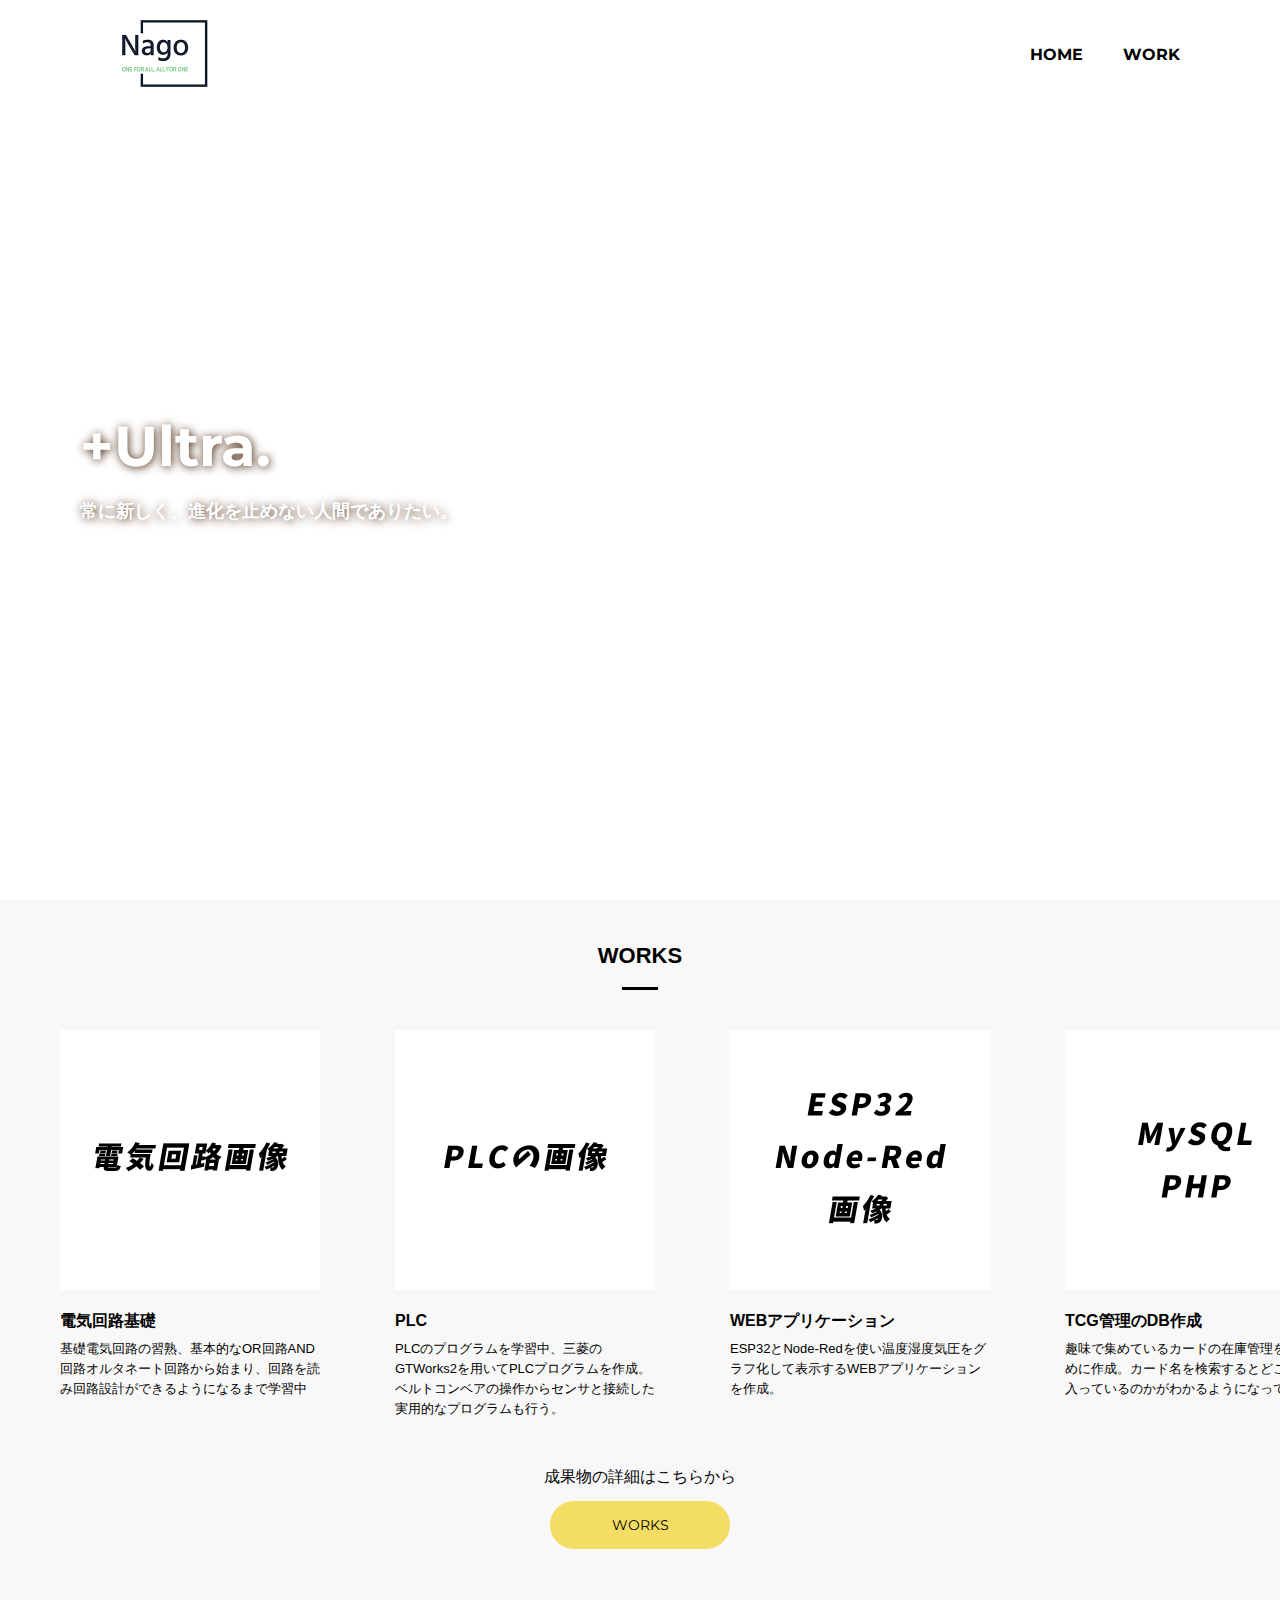
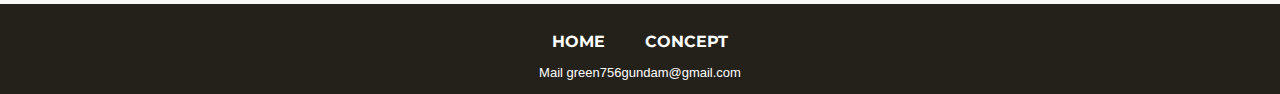
==== MyPortfolio/index.html @ 3e8559b9 "Add files via upload" ====
<!DOCTYPE html>
<html>

<head>
  <meta charset="UTF-8">
  <title>Takasawa Nagomu</title>
  <meta name="viewport" content="width=device-width">
  <script src="./js/toggle-menu.js"></script>
  <link href="./css/common.css" rel="stylesheet">
  <link href="./css/index.css" rel="stylesheet">
  <link rel="preconnect" href="https://fonts.googleapis.com">
  <link rel="preconnect" href="https://fonts.gstatic.com" crossorigin>
  <link href="https://fonts.googleapis.com/css2?family=Montserrat:wght@700&display=swap" rel="stylesheet">
</head>

<body>

  <!-- headerここから -->
  <header class="header">
    <div class="header-inner">
      <a class="header-logo" href="./index.html">
        <img src="./images/common/logo.png" alt="KISSA">
      </a>
      <button class="toggle-menu-button"></button>
      <div class="header-site-menu">
        <nav class="site-menu">
          <ul>
            <li><a href="./index.html">HOME</a></li>
            <li><a href="./concept.html">WORK</a></li>
          </ul>
        </nav>
      </div>
    </div>
  </header>
  <!-- headerここまで -->

  <!-- mainここから -->
  <main class="main">
    <div class="first-view">
      <div class="first-view-text">
        <h1>+Ultra.</h1>
        <p>常に新しく、進化を止めない人間でありたい。</p>
      </div>
    </div>
    <div class="recommended">
      <h2>WORKS</h2>
      <ul class="item-list">
        <li>
          <img src="./images/index/電気回路.png" alt="電気回路画像">
          <dl>
            <dt>電気回路基礎</dt>
            <dd>基礎電気回路の習熟、基本的なOR回路AND回路オルタネート回路から始まり、回路を読み回路設計ができるようになるまで学習中</dd>
          </dl>
        </li>
        <li>
          <img src="./images/index/PLC.png" alt="PLC回路">
          <dl>
            <dt>PLC</dt>
            <dd>PLCのプログラムを学習中、三菱のGTWorks2を用いてPLCプログラムを作成。ベルトコンベアの操作からセンサと接続した実用的なプログラムも行う。</dd>
          </dl>
        </li>
        <li>
          <img src="./images/index/ESP32.png" alt="ESP32">
          <dl>
            <dt>WEBアプリケーション</dt>
            <dd>ESP32とNode-Redを使い温度湿度気圧をグラフ化して表示するWEBアプリケーションを作成。</dd>
          </dl>
        </li>
        <li>
          <img src="./images/index/MySQL.png" alt="DB画像">
          <dl>
            <dt>TCG管理のDB作成</dt>
            <dd>趣味で集めているカードの在庫管理をするために作成。カード名を検索するとどこに何枚入っているのかがわかるようになっている</dd>
          </dl>
        </li>
        <li>
          <img src="./images/index/M5Stack.png" alt="M5Stack">
          <dl>
            <dt>M5Stack Core2 を用いた組み込み開発</dt>
            <dd>現在はNQTサーバーと接続したデジタル時計のプログラムを作成中</dd>
          </dl>
        </li>
      </ul>
      <div class="link-button-area">
        <p>成果物の詳細はこちらから</p><br>
        <a class="link-button" href="./concept.html">WORKS</a>
      </div>
    </div>
  </main>
  <!-- mainここまで -->

  <!-- footerここから -->
  <footer class="footer">
    <nav class="site-menu">
      <ul>
        <li><a href="./index.html">HOME</a></li>
        <li><a href="./concept.html">CONCEPT</a></li>
        
        
        
      </ul>
    </nav>
    <!-- <a class="footer-logo" href="./index.html"> -->
    <!-- <img src="./images/common/logo-footer.png" alt="KISSA"> -->
    <!-- </a> -->
    <!-- <p class="footer-tel">TEL 01-2345-6789</p> -->
    <p class="footer-time">Mail green756gundam@gmail.com</p>
    <!-- <p class="copyright"><small>&copy;Kissa</small></p> -->
  </footer>
  <!-- footerここまで -->

</body>

</html>
---- MyPortfolio/css/common.css ----
@charset "utf-8";

*,
::before,
::after {
  padding: 0;
  margin: 0;
  box-sizing: border-box;
}

ul,
ol {
  list-style: none;
}

a {
  color: inherit;
  text-decoration: none;
}

body {
  font-family: sans-serif;
  font-size: 16px;
  color: #000000;
  line-height: 1;
  background-color: #ffffff;
}

img {
  max-width: 100%;
}

.header-inner {
  max-width: 1200px;
  height: 110px;
  margin-left: auto;
  margin-right: auto;
  padding-left: 40px;
  padding-right: 40px;
  display: flex;
  justify-content: space-between;
  align-items: center;
}

.toggle-menu-button {
  display: none;
}

.header-logo {
  display: block;
  width: 170px;
}

.site-menu ul {
  display: flex;
}

.site-menu ul li {
  margin-left: 20px;
  margin-right: 20px;
}

.site-menu ul li a {
  font-family: 'Montserrat', sans-serif;
  font-weight: bold;
}

.footer {
  color: #ffffff;
  background-color: #24211b;
  padding-top: 30px;
  padding-bottom: 15px;
  display: flex;
  flex-direction: column;
  align-items: center;
}

.footer-logo {
  display: block;
  width: 235px;
  margin-top: 90px;
}

.footer-tel {
  font-size: 26px;
  font-weight: bold;
  margin-top: 28px;
}

.footer-time {
  font-size: 13px;
  margin-top: 16px;
}

.copyright {
  font-size: 14px;
  font-weight: bold;
  margin-top: 90px;
}

@media (max-width: 800px) {
  .site-menu ul {
    display: block;
    text-align: center;
  }

  .site-menu li {
    margin-top: 20px;
  }

  .header {
    position: fixed;
    top: 0;
    left: 0;
    right: 0;
    background-color: #ffffff;
    height: 50px;
    z-index: 10;
    box-shadow: 0 3px 6px rgba(0, 0, 0, 0.1);
  }

  .header-inner {
    padding-left: 20px;
    padding-right: 20px;
    height: 100%;
    position: relative;
  }

  .header-logo {
    width: 100px;
  }

  .header-site-menu {
    position: absolute;
    top: 100%;
    left: 0;
    right: 0;
    color: #ffffff;
    background-color: #736E62;
    padding-top: 30px;
    padding-bottom: 50px;
    display: none;
  }

  .header-site-menu.is-show {
    display: block;
  }

  .toggle-menu-button {
    display: block;
    width: 44px;
    height: 34px;
    background-image: url(../images/common/icon-menu.png);
    background-size: 50%;
    background-position: center;
    background-repeat: no-repeat;
    background-color: transparent;
    border: none;
    border-radius: 0;
    outline: none;
  }

  .main {
    padding-top: 50px;
  }

  .footer-logo {
    margin-top: 60px;
  }

  .footer-tel {
    font-size: 20px;
  }

  .copyright {
    margin-top: 50px;
  }
}
---- MyPortfolio/css/index.css ----
@charset "utf-8";

.first-view {
  height: calc(100vh - 110px);
  background-image: url(../images/index/header-main.png);
  background-repeat: no-repeat;
  background-position: center center;
  background-size: cover;
  display: flex;
  align-items: center;
}

.first-view-text {
  width: 100%;
  max-width: 1200px;
  margin-left: auto;
  margin-right: auto;
  padding-left: 40px;
  padding-bottom: 80px;
  color: #ffffff;
  font-weight: bold;
  text-shadow: 1px 1px 10px #4b2c14;
}

.first-view-text h1 {
  font-family: 'Montserrat', sans-serif;
  font-size: 56px;
  line-height: 72px;
}

.first-view-text p {
  font-size: 18px;
  margin-top: 20px;
}

.lead {
  max-width: 1200px;
  margin: 60px auto;
}

.lead p {
  line-height: 2;
  text-align: center;
}

.link-button-area {
  text-align: center;
  margin-top: 40px;
}

.link-button {
  background-color: #f4dd64;
  display: inline-block;
  min-width: 180px;
  line-height: 48px;
  border-radius: 24px;
  font-family: 'Montserrat', sans-serif;
  font-size: 14px;
}

.link-button:hover {
  background-color: #d8b500;
}

.recommended {
  background-color: #f8f8f8;
  padding-top: 45px;
  padding-bottom: 55px;
}

.recommended h2 {
  font-size: 22px;
  font-weight: bold;
  text-align: center;
}

.recommended h2::after {
  content: '';
  display: block;
  width: 36px;
  height: 3px;
  background-color: #000000;
  margin-top: 20px;
  margin-left: auto;
  margin-right: auto;
}

.item-list {
  display: flex;
  padding-top: 40px;
  padding-bottom: 10px;
  padding-left: 60px;
  padding-right: 60px;
  overflow: scroll;
}

.item-list li {
  flex-shrink: 0;
  width: 260px;
  margin-left: 75px;
}

.item-list li:first-child {
  margin-left: 0;
}

.item-list dl {
  margin-top: 20px;
}

.item-list dt {
  font-weight: bold;
}

.item-list dd {
  font-size: 13px;
  line-height: 20px;
  margin-top: 10px;
}

.item-list .price {
  font-weight: bold;
  margin-top: 15px;
}

@media (max-width: 800px) {
  .first-view {
    height: calc(100vh - 50px);
    background-image: url(../images/index/logomin.png);
    align-items: flex-start;
  }

  .first-view-text {
    padding-top: 60px;
    padding-left: 20px;
  }

  .first-view-text h1 {
    font-size: 36px;
    line-height: 48px;
  }

  .first-view-text p {
    font-size: 14px;
    margin-top: 15px;
  }

  .lead {
    padding-left: 20px;
    padding-right: 20px;
  }

  .lead p {
    text-align: left;
  }

  .item-list {
    padding-left: 20px;
    padding-right: 20px;
  }

  .item-list li {
    width: 220px;
    margin-left: 30px;
  }
}
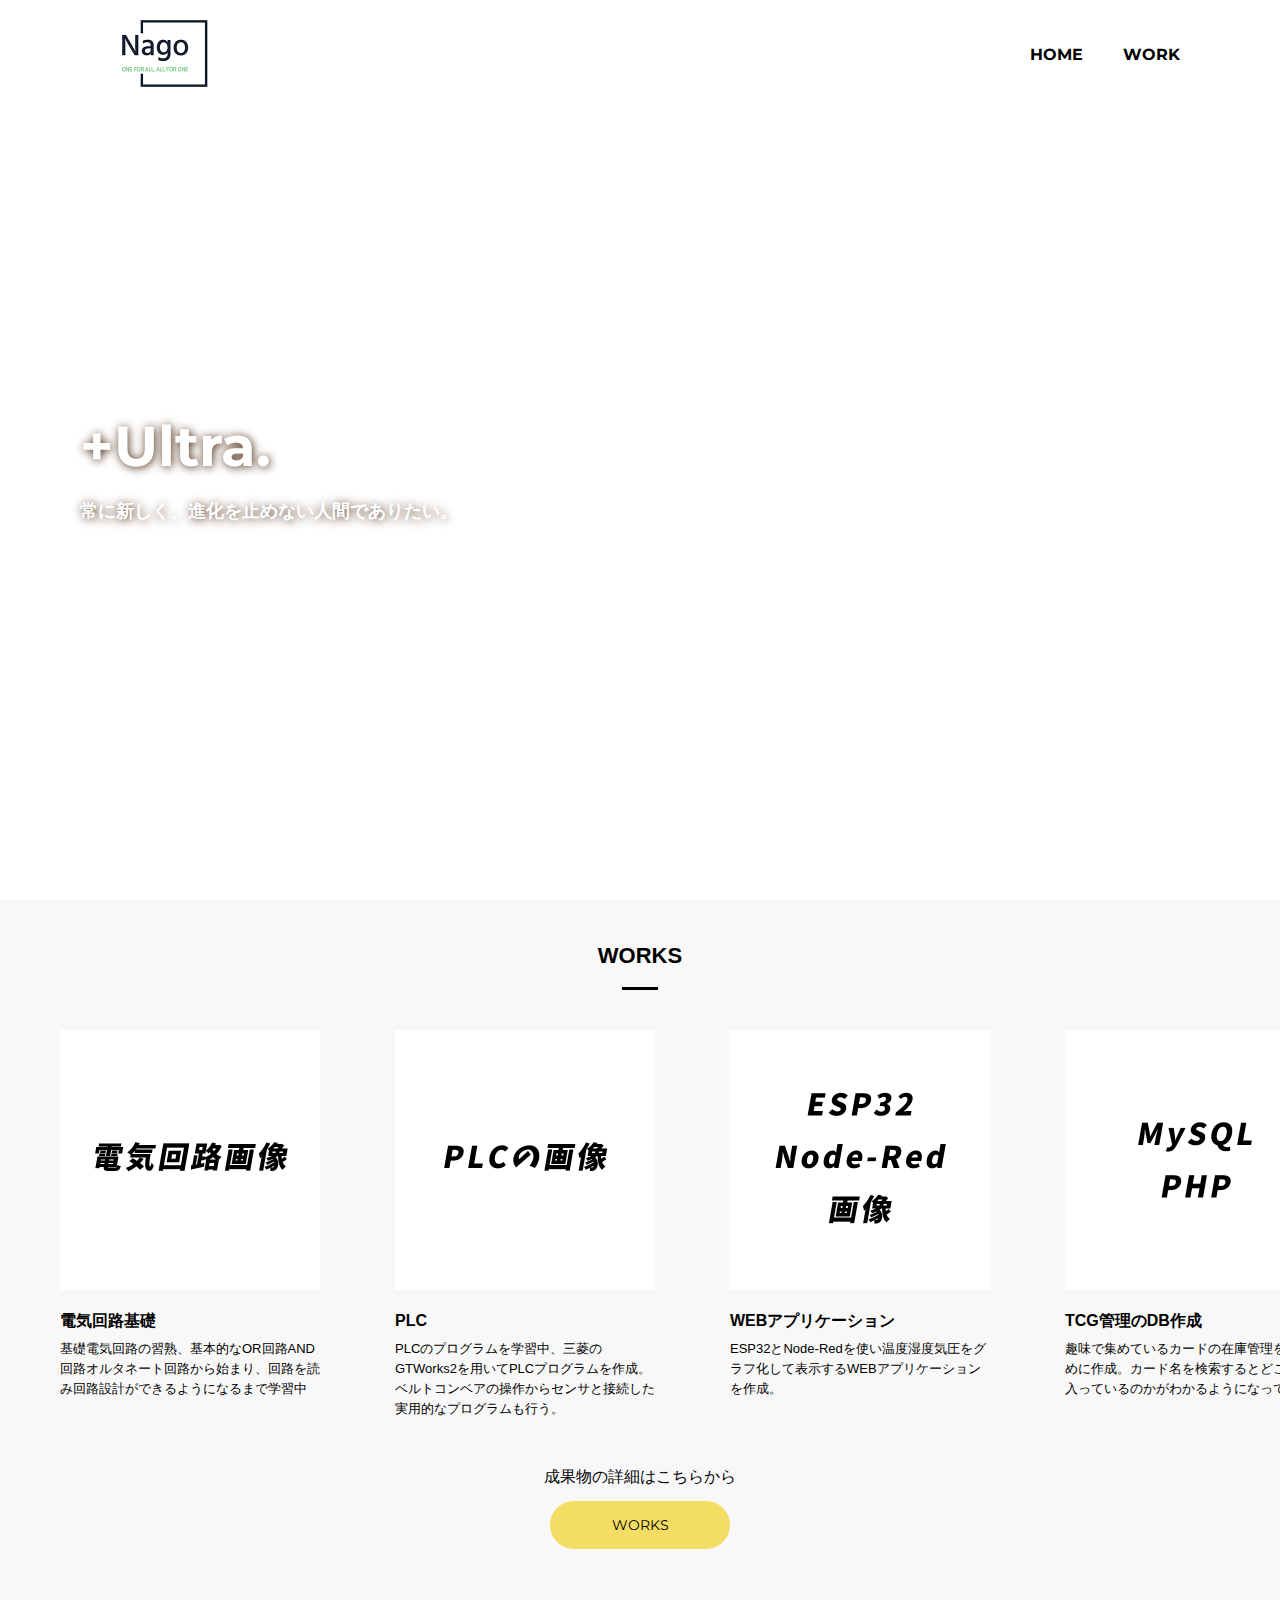
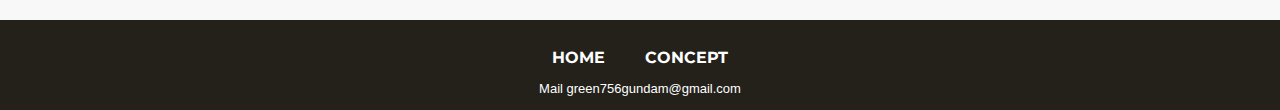
==== commit 7380156c: "M5Stack追記" ====
--- a/MyPortfolio/index.html
+++ b/MyPortfolio/index.html
@@ -84,6 +84,7 @@
       <div class="link-button-area">
         <p>成果物の詳細はこちらから</p><br>
         <a class="link-button" href="./concept.html">WORKS</a>
+        <br><br>
       </div>
     </div>
   </main>
@@ -95,17 +96,9 @@
       <ul>
         <li><a href="./index.html">HOME</a></li>
         <li><a href="./concept.html">CONCEPT</a></li>
-        
-        
-        
       </ul>
     </nav>
-    <!-- <a class="footer-logo" href="./index.html"> -->
-    <!-- <img src="./images/common/logo-footer.png" alt="KISSA"> -->
-    <!-- </a> -->
-    <!-- <p class="footer-tel">TEL 01-2345-6789</p> -->
     <p class="footer-time">Mail green756gundam@gmail.com</p>
-    <!-- <p class="copyright"><small>&copy;Kissa</small></p> -->
   </footer>
   <!-- footerここまで -->
 
--- a/MyPortfolio/css/index.css
+++ b/MyPortfolio/css/index.css
@@ -118,11 +118,6 @@
   margin-top: 10px;
 }
 
-.item-list .price {
-  font-weight: bold;
-  margin-top: 15px;
-}
-
 @media (max-width: 800px) {
   .first-view {
     height: calc(100vh - 50px);
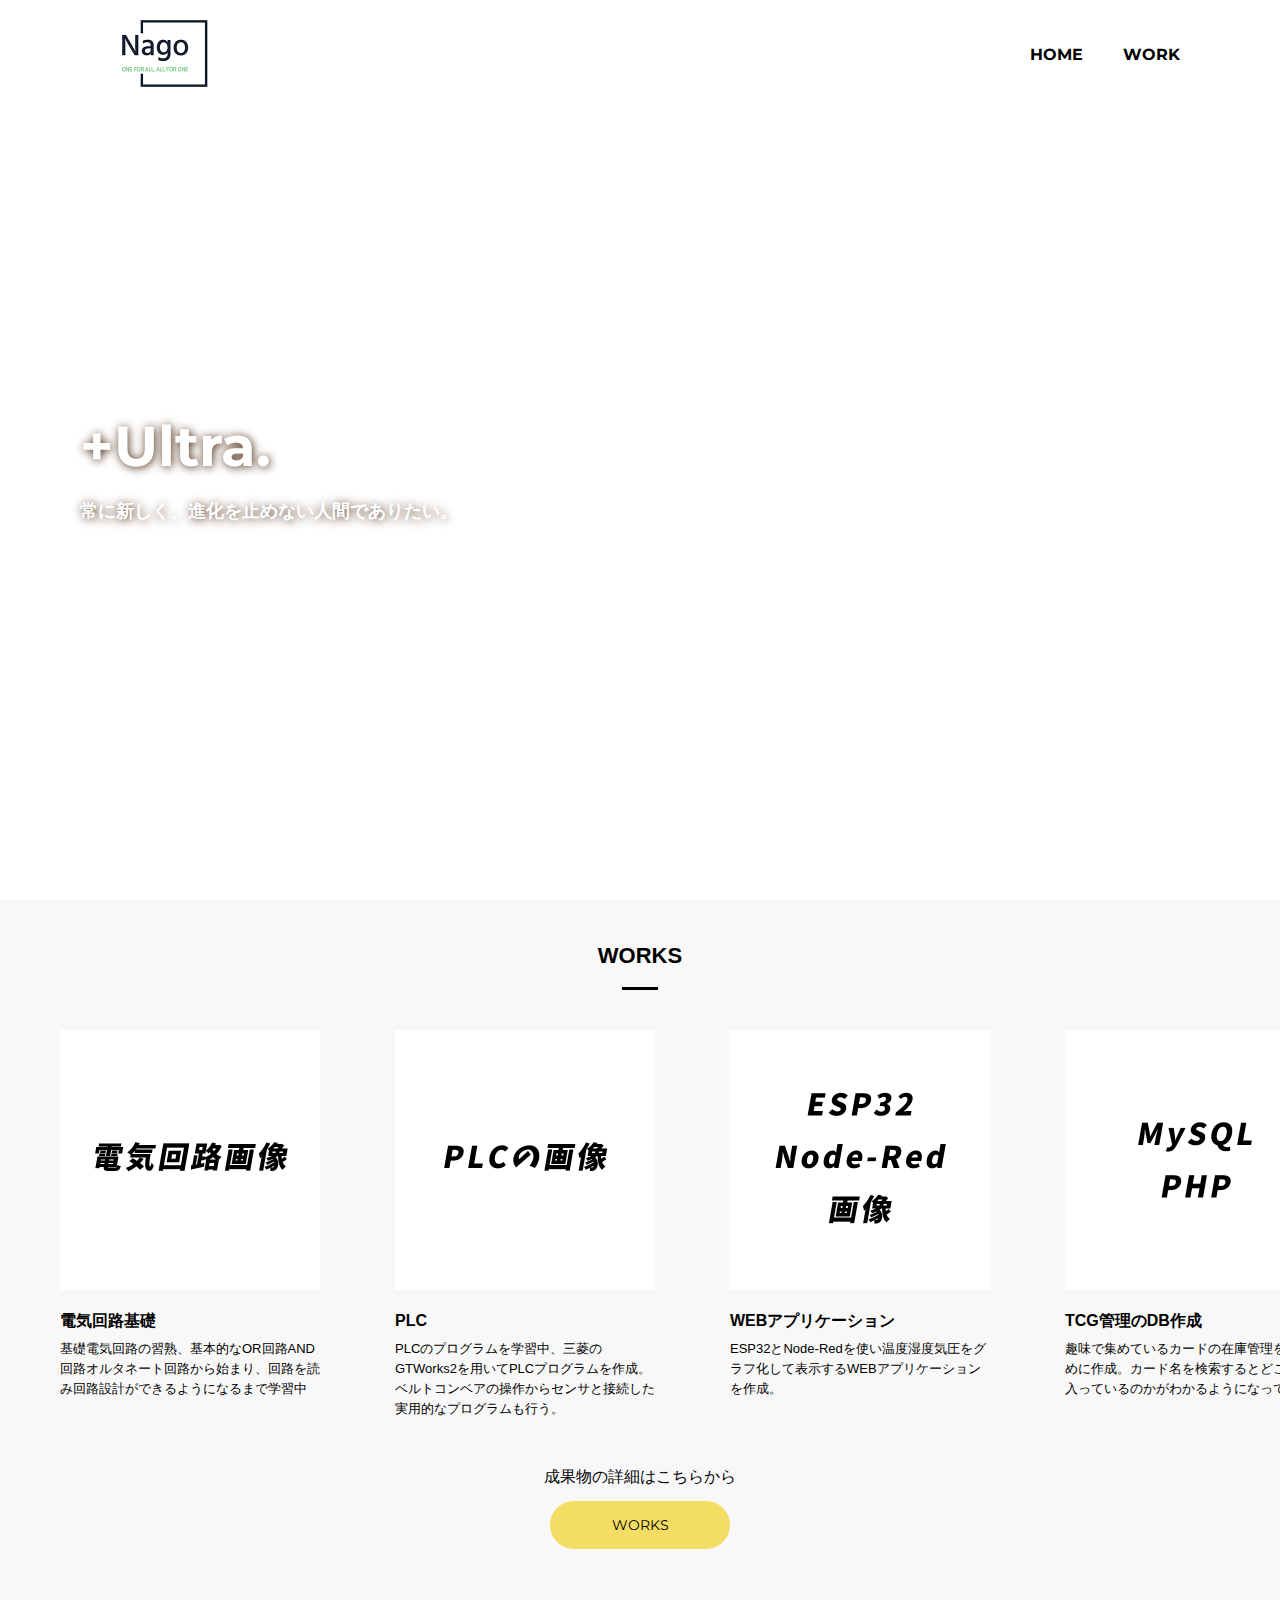
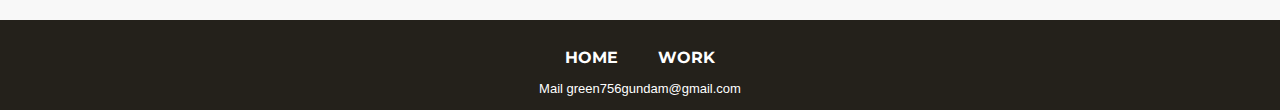
==== commit fdce2166: "フッタ部の文字修正" ====
--- a/MyPortfolio/index.html
+++ b/MyPortfolio/index.html
@@ -95,7 +95,7 @@
     <nav class="site-menu">
       <ul>
         <li><a href="./index.html">HOME</a></li>
-        <li><a href="./concept.html">CONCEPT</a></li>
+        <li><a href="./concept.html">WORK</a></li>
       </ul>
     </nav>
     <p class="footer-time">Mail green756gundam@gmail.com</p>
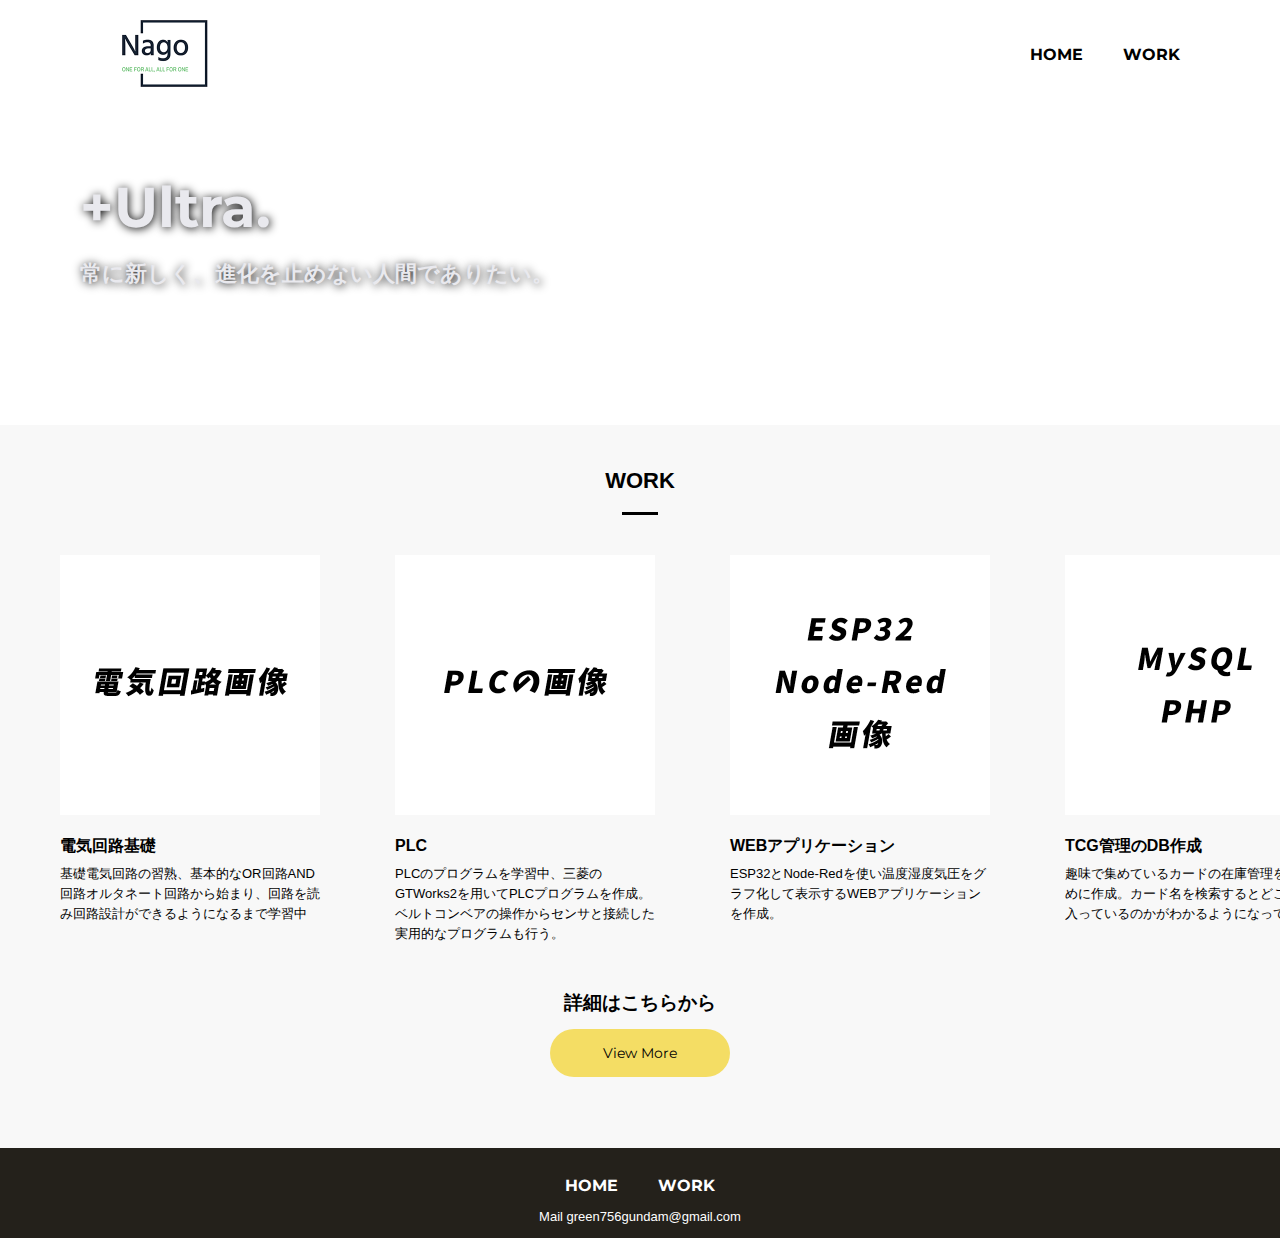
==== commit 9ffc5c3f: "Add files via upload" ====
--- a/MyPortfolio/index.html
+++ b/MyPortfolio/index.html
@@ -1,107 +1,108 @@
-<!DOCTYPE html>
-<html>
-
-<head>
-  <meta charset="UTF-8">
-  <title>Takasawa Nagomu</title>
-  <meta name="viewport" content="width=device-width">
-  <script src="./js/toggle-menu.js"></script>
-  <link href="./css/common.css" rel="stylesheet">
-  <link href="./css/index.css" rel="stylesheet">
-  <link rel="preconnect" href="https://fonts.googleapis.com">
-  <link rel="preconnect" href="https://fonts.gstatic.com" crossorigin>
-  <link href="https://fonts.googleapis.com/css2?family=Montserrat:wght@700&display=swap" rel="stylesheet">
-</head>
-
-<body>
-
-  <!-- headerここから -->
-  <header class="header">
-    <div class="header-inner">
-      <a class="header-logo" href="./index.html">
-        <img src="./images/common/logo.png" alt="KISSA">
-      </a>
-      <button class="toggle-menu-button"></button>
-      <div class="header-site-menu">
-        <nav class="site-menu">
-          <ul>
-            <li><a href="./index.html">HOME</a></li>
-            <li><a href="./concept.html">WORK</a></li>
-          </ul>
-        </nav>
-      </div>
-    </div>
-  </header>
-  <!-- headerここまで -->
-
-  <!-- mainここから -->
-  <main class="main">
-    <div class="first-view">
-      <div class="first-view-text">
-        <h1>+Ultra.</h1>
-        <p>常に新しく、進化を止めない人間でありたい。</p>
-      </div>
-    </div>
-    <div class="recommended">
-      <h2>WORKS</h2>
-      <ul class="item-list">
-        <li>
-          <img src="./images/index/電気回路.png" alt="電気回路画像">
-          <dl>
-            <dt>電気回路基礎</dt>
-            <dd>基礎電気回路の習熟、基本的なOR回路AND回路オルタネート回路から始まり、回路を読み回路設計ができるようになるまで学習中</dd>
-          </dl>
-        </li>
-        <li>
-          <img src="./images/index/PLC.png" alt="PLC回路">
-          <dl>
-            <dt>PLC</dt>
-            <dd>PLCのプログラムを学習中、三菱のGTWorks2を用いてPLCプログラムを作成。ベルトコンベアの操作からセンサと接続した実用的なプログラムも行う。</dd>
-          </dl>
-        </li>
-        <li>
-          <img src="./images/index/ESP32.png" alt="ESP32">
-          <dl>
-            <dt>WEBアプリケーション</dt>
-            <dd>ESP32とNode-Redを使い温度湿度気圧をグラフ化して表示するWEBアプリケーションを作成。</dd>
-          </dl>
-        </li>
-        <li>
-          <img src="./images/index/MySQL.png" alt="DB画像">
-          <dl>
-            <dt>TCG管理のDB作成</dt>
-            <dd>趣味で集めているカードの在庫管理をするために作成。カード名を検索するとどこに何枚入っているのかがわかるようになっている</dd>
-          </dl>
-        </li>
-        <li>
-          <img src="./images/index/M5Stack.png" alt="M5Stack">
-          <dl>
-            <dt>M5Stack Core2 を用いた組み込み開発</dt>
-            <dd>現在はNQTサーバーと接続したデジタル時計のプログラムを作成中</dd>
-          </dl>
-        </li>
-      </ul>
-      <div class="link-button-area">
-        <p>成果物の詳細はこちらから</p><br>
-        <a class="link-button" href="./concept.html">WORKS</a>
-        <br><br>
-      </div>
-    </div>
-  </main>
-  <!-- mainここまで -->
-
-  <!-- footerここから -->
-  <footer class="footer">
-    <nav class="site-menu">
-      <ul>
-        <li><a href="./index.html">HOME</a></li>
-        <li><a href="./concept.html">WORK</a></li>
-      </ul>
-    </nav>
-    <p class="footer-time">Mail green756gundam@gmail.com</p>
-  </footer>
-  <!-- footerここまで -->
-
-</body>
-
+<!DOCTYPE html>
+<html>
+
+<head>
+  <meta charset="UTF-8">
+  <title>Takasawa Nagomu</title>
+  <meta name="viewport" content="width=device-width">
+  <script src="./js/toggle-menu.js"></script>
+  <link href="./css/common.css" rel="stylesheet">
+  <link href="./css/index.css" rel="stylesheet">
+  <link rel="preconnect" href="https://fonts.googleapis.com">
+  <link rel="preconnect" href="https://fonts.gstatic.com" crossorigin>
+  <link href="https://fonts.googleapis.com/css2?family=Montserrat:wght@700&display=swap" rel="stylesheet">
+</head>
+
+<body>
+
+  <!-- headerここから -->
+  <header class="header">
+    <div class="header-inner">
+      <a class="header-logo" href="./index.html">
+        <img src="./images/common/logo.png" alt="KISSA">
+      </a>
+      <button class="toggle-menu-button"></button>
+      <div class="header-site-menu">
+        <nav class="site-menu">
+          <ul>
+            <li><a href="./index.html">HOME</a></li>
+            <li><a href="./concept.html">WORK</a></li>
+          </ul>
+        </nav>
+      </div>
+    </div>
+  </header>
+  <!-- headerここまで -->
+
+  <!-- mainここから -->
+  <main class="main">
+    <div class="first-view">
+      <div class="first-view-text">
+        <h1>+Ultra.</h1>
+        <p>常に新しく、進化を止めない人間でありたい。</p>
+      </div>
+    </div>
+    <!-- 以下成果物のリスト -->
+    <div class="recommended">
+      <h2>WORK</h2>
+      <ul class="item-list">
+        <li>
+          <img src="./images/index/電気回路.png" alt="電気回路画像">
+          <dl>
+            <dt>電気回路基礎</dt>
+            <dd>基礎電気回路の習熟、基本的なOR回路AND回路オルタネート回路から始まり、回路を読み回路設計ができるようになるまで学習中</dd>
+          </dl>
+        </li>
+        <li>
+          <img src="./images/index/PLC.png" alt="PLC回路">
+          <dl>
+            <dt>PLC</dt>
+            <dd>PLCのプログラムを学習中、三菱のGTWorks2を用いてPLCプログラムを作成。ベルトコンベアの操作からセンサと接続した実用的なプログラムも行う。</dd>
+          </dl>
+        </li>
+        <li>
+          <a href="./concept.html#ESP32"><img src="./images/index/ESP32.png" alt="ESP32"></a>
+          <dl>
+            <dt>WEBアプリケーション</dt>
+            <dd>ESP32とNode-Redを使い温度湿度気圧をグラフ化して表示するWEBアプリケーションを作成。</dd>
+          </dl>
+        </li>
+        <li>
+          <a href="./concept.html#MySQL"><img src="./images/index/MySQL.png" alt="DB画像"></a>
+          <dl>
+            <dt>TCG管理のDB作成</dt>
+            <dd>趣味で集めているカードの在庫管理をするために作成。カード名を検索するとどこに何枚入っているのかがわかるようになっている</dd>
+          </dl>
+        </li>
+        <li>
+          <a href="./concept.html#M5Stack"><img src="./images/index/M5Stack.png" alt="M5Stack"></a>
+          <dl>
+            <dt>M5Stack Core2 を用いた組み込み開発</dt>
+            <dd>現在はNQTサーバーと接続したデジタル時計のプログラムを作成中</dd>
+          </dl>
+        </li>
+      </ul>
+      <div class="link-button-area">
+        <h3>詳細はこちらから</h3><br>
+        <a class="link-button" href="./concept.html">View More</a>
+        <br><br>
+      </div>
+    </div>
+  </main>
+  <!-- mainここまで -->
+
+  <!-- footerここから -->
+  <footer class="footer">
+    <nav class="site-menu">
+      <ul>
+        <li><a href="./index.html">HOME</a></li>
+        <li><a href="./concept.html">WORK</a></li>
+      </ul>
+    </nav>
+    <p class="footer-time">Mail green756gundam@gmail.com</p>
+  </footer>
+  <!-- footerここまで -->
+
+</body>
+
 </html>--- a/MyPortfolio/css/common.css
+++ b/MyPortfolio/css/common.css
@@ -1,178 +1,178 @@
-@charset "utf-8";
-
-*,
-::before,
-::after {
-  padding: 0;
-  margin: 0;
-  box-sizing: border-box;
-}
-
-ul,
-ol {
-  list-style: none;
-}
-
-a {
-  color: inherit;
-  text-decoration: none;
-}
-
-body {
-  font-family: sans-serif;
-  font-size: 16px;
-  color: #000000;
-  line-height: 1;
-  background-color: #ffffff;
-}
-
-img {
-  max-width: 100%;
-}
-
-.header-inner {
-  max-width: 1200px;
-  height: 110px;
-  margin-left: auto;
-  margin-right: auto;
-  padding-left: 40px;
-  padding-right: 40px;
-  display: flex;
-  justify-content: space-between;
-  align-items: center;
-}
-
-.toggle-menu-button {
-  display: none;
-}
-
-.header-logo {
-  display: block;
-  width: 170px;
-}
-
-.site-menu ul {
-  display: flex;
-}
-
-.site-menu ul li {
-  margin-left: 20px;
-  margin-right: 20px;
-}
-
-.site-menu ul li a {
-  font-family: 'Montserrat', sans-serif;
-  font-weight: bold;
-}
-
-.footer {
-  color: #ffffff;
-  background-color: #24211b;
-  padding-top: 30px;
-  padding-bottom: 15px;
-  display: flex;
-  flex-direction: column;
-  align-items: center;
-}
-
-.footer-logo {
-  display: block;
-  width: 235px;
-  margin-top: 90px;
-}
-
-.footer-tel {
-  font-size: 26px;
-  font-weight: bold;
-  margin-top: 28px;
-}
-
-.footer-time {
-  font-size: 13px;
-  margin-top: 16px;
-}
-
-.copyright {
-  font-size: 14px;
-  font-weight: bold;
-  margin-top: 90px;
-}
-
-@media (max-width: 800px) {
-  .site-menu ul {
-    display: block;
-    text-align: center;
-  }
-
-  .site-menu li {
-    margin-top: 20px;
-  }
-
-  .header {
-    position: fixed;
-    top: 0;
-    left: 0;
-    right: 0;
-    background-color: #ffffff;
-    height: 50px;
-    z-index: 10;
-    box-shadow: 0 3px 6px rgba(0, 0, 0, 0.1);
-  }
-
-  .header-inner {
-    padding-left: 20px;
-    padding-right: 20px;
-    height: 100%;
-    position: relative;
-  }
-
-  .header-logo {
-    width: 100px;
-  }
-
-  .header-site-menu {
-    position: absolute;
-    top: 100%;
-    left: 0;
-    right: 0;
-    color: #ffffff;
-    background-color: #736E62;
-    padding-top: 30px;
-    padding-bottom: 50px;
-    display: none;
-  }
-
-  .header-site-menu.is-show {
-    display: block;
-  }
-
-  .toggle-menu-button {
-    display: block;
-    width: 44px;
-    height: 34px;
-    background-image: url(../images/common/icon-menu.png);
-    background-size: 50%;
-    background-position: center;
-    background-repeat: no-repeat;
-    background-color: transparent;
-    border: none;
-    border-radius: 0;
-    outline: none;
-  }
-
-  .main {
-    padding-top: 50px;
-  }
-
-  .footer-logo {
-    margin-top: 60px;
-  }
-
-  .footer-tel {
-    font-size: 20px;
-  }
-
-  .copyright {
-    margin-top: 50px;
-  }
+@charset "utf-8";
+
+*,
+::before,
+::after {
+  padding: 0;
+  margin: 0;
+  box-sizing: border-box;
+}
+
+ul,
+ol {
+  list-style: none;
+}
+
+a {
+  color: inherit;
+  text-decoration: none;
+}
+
+body {
+  font-family: sans-serif;
+  font-size: 16px;
+  color: #000000;
+  line-height: 1;
+  background-color: #ffffff;
+}
+
+img {
+  max-width: 100%;
+}
+
+.header-inner {
+  max-width: 1200px;
+  height: 110px;
+  margin-left: auto;
+  margin-right: auto;
+  padding-left: 40px;
+  padding-right: 40px;
+  display: flex;
+  justify-content: space-between;
+  align-items: center;
+}
+
+.toggle-menu-button {
+  display: none;
+}
+
+.header-logo {
+  display: block;
+  width: 170px;
+}
+
+.site-menu ul {
+  display: flex;
+}
+
+.site-menu ul li {
+  margin-left: 20px;
+  margin-right: 20px;
+}
+
+.site-menu ul li a {
+  font-family: 'Montserrat', sans-serif;
+  font-weight: bold;
+}
+
+.footer {
+  color: #ffffff;
+  background-color: #24211b;
+  padding-top: 30px;
+  padding-bottom: 15px;
+  display: flex;
+  flex-direction: column;
+  align-items: center;
+}
+
+.footer-logo {
+  display: block;
+  width: 235px;
+  margin-top: 90px;
+}
+
+.footer-tel {
+  font-size: 26px;
+  font-weight: bold;
+  margin-top: 28px;
+}
+
+.footer-time {
+  font-size: 13px;
+  margin-top: 16px;
+}
+
+.copyright {
+  font-size: 14px;
+  font-weight: bold;
+  margin-top: 90px;
+}
+
+@media (max-width: 800px) {
+  .site-menu ul {
+    display: block;
+    text-align: center;
+  }
+
+  .site-menu li {
+    margin-top: 20px;
+  }
+
+  .header {
+    position: fixed;
+    top: 0;
+    left: 0;
+    right: 0;
+    background-color: #ffffff;
+    height: 50px;
+    z-index: 10;
+    box-shadow: 0 3px 6px rgba(0, 0, 0, 0.1);
+  }
+
+  .header-inner {
+    padding-left: 20px;
+    padding-right: 20px;
+    height: 100%;
+    position: relative;
+  }
+
+  .header-logo {
+    width: 100px;
+  }
+
+  .header-site-menu {
+    position: absolute;
+    top: 100%;
+    left: 0;
+    right: 0;
+    color: #ffffff;
+    background-color: #736E62;
+    padding-top: 30px;
+    padding-bottom: 50px;
+    display: none;
+  }
+
+  .header-site-menu.is-show {
+    display: block;
+  }
+
+  .toggle-menu-button {
+    display: block;
+    width: 44px;
+    height: 34px;
+    background-image: url(../images/common/icon-menu.png);
+    background-size: 50%;
+    background-position: center;
+    background-repeat: no-repeat;
+    background-color: transparent;
+    border: none;
+    border-radius: 0;
+    outline: none;
+  }
+
+  .main {
+    padding-top: 50px;
+  }
+
+  .footer-logo {
+    margin-top: 60px;
+  }
+
+  .footer-tel {
+    font-size: 20px;
+  }
+
+  .copyright {
+    margin-top: 50px;
+  }
 }--- a/MyPortfolio/css/index.css
+++ b/MyPortfolio/css/index.css
@@ -1,161 +1,161 @@
-@charset "utf-8";
-
-.first-view {
-  height: calc(100vh - 110px);
-  background-image: url(../images/index/header-main.png);
-  background-repeat: no-repeat;
-  background-position: center center;
-  background-size: cover;
-  display: flex;
-  align-items: center;
-}
-
-.first-view-text {
-  width: 100%;
-  max-width: 1200px;
-  margin-left: auto;
-  margin-right: auto;
-  padding-left: 40px;
-  padding-bottom: 80px;
-  color: #ffffff;
-  font-weight: bold;
-  text-shadow: 1px 1px 10px #4b2c14;
-}
-
-.first-view-text h1 {
-  font-family: 'Montserrat', sans-serif;
-  font-size: 56px;
-  line-height: 72px;
-}
-
-.first-view-text p {
-  font-size: 18px;
-  margin-top: 20px;
-}
-
-.lead {
-  max-width: 1200px;
-  margin: 60px auto;
-}
-
-.lead p {
-  line-height: 2;
-  text-align: center;
-}
-
-.link-button-area {
-  text-align: center;
-  margin-top: 40px;
-}
-
-.link-button {
-  background-color: #f4dd64;
-  display: inline-block;
-  min-width: 180px;
-  line-height: 48px;
-  border-radius: 24px;
-  font-family: 'Montserrat', sans-serif;
-  font-size: 14px;
-}
-
-.link-button:hover {
-  background-color: #d8b500;
-}
-
-.recommended {
-  background-color: #f8f8f8;
-  padding-top: 45px;
-  padding-bottom: 55px;
-}
-
-.recommended h2 {
-  font-size: 22px;
-  font-weight: bold;
-  text-align: center;
-}
-
-.recommended h2::after {
-  content: '';
-  display: block;
-  width: 36px;
-  height: 3px;
-  background-color: #000000;
-  margin-top: 20px;
-  margin-left: auto;
-  margin-right: auto;
-}
-
-.item-list {
-  display: flex;
-  padding-top: 40px;
-  padding-bottom: 10px;
-  padding-left: 60px;
-  padding-right: 60px;
-  overflow: scroll;
-}
-
-.item-list li {
-  flex-shrink: 0;
-  width: 260px;
-  margin-left: 75px;
-}
-
-.item-list li:first-child {
-  margin-left: 0;
-}
-
-.item-list dl {
-  margin-top: 20px;
-}
-
-.item-list dt {
-  font-weight: bold;
-}
-
-.item-list dd {
-  font-size: 13px;
-  line-height: 20px;
-  margin-top: 10px;
-}
-
-@media (max-width: 800px) {
-  .first-view {
-    height: calc(100vh - 50px);
-    background-image: url(../images/index/logomin.png);
-    align-items: flex-start;
-  }
-
-  .first-view-text {
-    padding-top: 60px;
-    padding-left: 20px;
-  }
-
-  .first-view-text h1 {
-    font-size: 36px;
-    line-height: 48px;
-  }
-
-  .first-view-text p {
-    font-size: 14px;
-    margin-top: 15px;
-  }
-
-  .lead {
-    padding-left: 20px;
-    padding-right: 20px;
-  }
-
-  .lead p {
-    text-align: left;
-  }
-
-  .item-list {
-    padding-left: 20px;
-    padding-right: 20px;
-  }
-
-  .item-list li {
-    width: 220px;
-    margin-left: 30px;
-  }
+@charset "utf-8";
+
+.first-view {
+  height: 35vh;
+  background-image: url(../images/index/header-main.png);
+  background-repeat: no-repeat;
+  background-position: center center;
+  background-size: cover;
+  display: flex;
+  align-items: center;
+}
+
+.first-view-text {
+  width: 100%;
+  max-width: 1200px;
+  margin-left: auto;
+  margin-right: auto;
+  padding-left: 40px;
+  padding-bottom: 80px;
+  color: #e9e9ee;
+  font-weight: bold;
+  text-shadow: 1px 1px 10px #000000;
+}
+
+.first-view-text h1 {
+  font-family: 'Montserrat', sans-serif;
+  font-size: 56px;
+  line-height: 72px;
+}
+
+.first-view-text p {
+  font-size: 22px;
+  margin-top: 20px;
+}
+
+.lead {
+  max-width: 1200px;
+  margin: 60px auto;
+}
+
+.lead p {
+  line-height: 2;
+  text-align: center;
+}
+
+.link-button-area {
+  text-align: center;
+  margin-top: 40px;
+}
+
+.link-button {
+  background-color: #f4dd64;
+  display: inline-block;
+  min-width: 180px;
+  line-height: 48px;
+  border-radius: 24px;
+  font-family: 'Montserrat', sans-serif;
+  font-size: 14px;
+}
+
+.link-button:hover {
+  background-color: #d8b500;
+}
+
+.recommended {
+  background-color: #f8f8f8;
+  padding-top: 45px;
+  padding-bottom: 55px;
+}
+
+.recommended h2 {
+  font-size: 22px;
+  font-weight: bold;
+  text-align: center;
+}
+
+.recommended h2::after {
+  content: '';
+  display: block;
+  width: 36px;
+  height: 3px;
+  background-color: #000000;
+  margin-top: 20px;
+  margin-left: auto;
+  margin-right: auto;
+}
+
+.item-list {
+  display: flex;
+  padding-top: 40px;
+  padding-bottom: 10px;
+  padding-left: 60px;
+  padding-right: 60px;
+  overflow: scroll;
+}
+
+.item-list li {
+  flex-shrink: 0; /*幅の収縮率を0にする*/
+  width: 260px;/*文字幅の指定はみ出しを防ぐ*/
+  margin-left: 75px;
+}
+
+.item-list li:first-child {
+  margin-left: 0;/*はじめの商品にだけマージンを0にしていしている*/
+}
+
+.item-list dl {
+  margin-top: 20px;
+}
+
+.item-list dt {
+  font-weight: bold;
+}
+
+.item-list dd {
+  font-size: 13px;
+  line-height: 20px;
+  margin-top: 10px;
+}
+
+@media (max-width: 800px) {
+  .first-view {
+    height: calc(100vh - 50px);
+    background-image: url(../images/index/logomin.png);
+    align-items: flex-start;
+  }
+
+  .first-view-text {
+    padding-top: 60px;
+    padding-left: 20px;
+  }
+
+  .first-view-text h1 {
+    font-size: 36px;
+    line-height: 48px;
+  }
+
+  .first-view-text p {
+    font-size: 14px;
+    margin-top: 15px;
+  }
+
+  .lead {
+    padding-left: 20px;
+    padding-right: 20px;
+  }
+
+  .lead p {
+    text-align: left;
+  }
+
+  .item-list {
+    padding-left: 20px;
+    padding-right: 20px;
+  }
+
+  .item-list li {
+    width: 220px;
+    margin-left: 30px;
+  }
 }